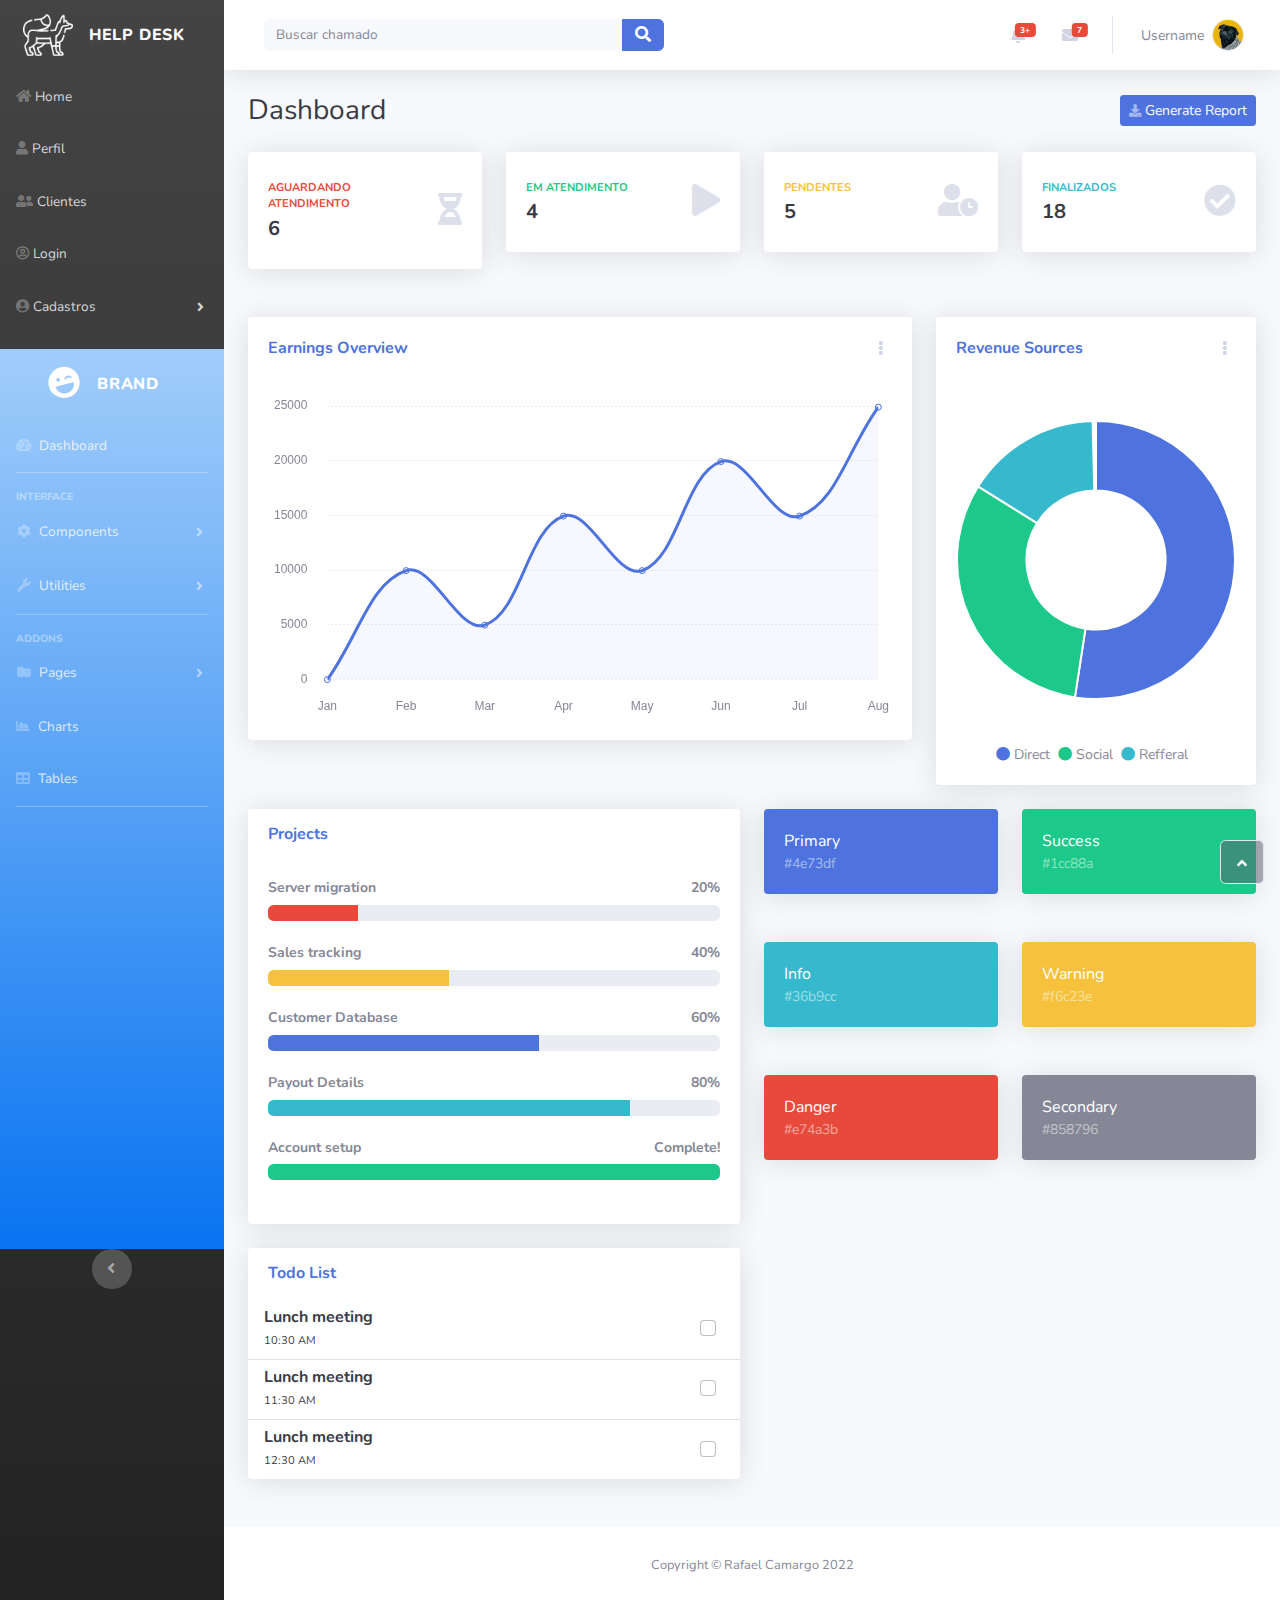
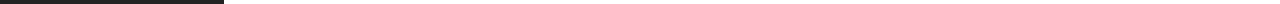
==== src/index-1.html @ db721e15 "upload template inicial" ====
<!DOCTYPE html>
<html lang="pt-br">

<head>
    <meta charset="utf-8">
    <meta name="viewport" content="width=device-width, initial-scale=1.0, shrink-to-fit=no">
    <title>Dashboard - Brand</title>
    <link rel="stylesheet" href="assets/bootstrap/css/bootstrap.min.css">
    <link rel="stylesheet" href="assets/css/Nunito.css">
    <link rel="stylesheet" href="assets/fonts/fontawesome-all.min.css">
    <link rel="stylesheet" href="assets/css/bg-gradient.css">
    <link rel="stylesheet" href="assets/css/Clients-UI.css">
</head>

<body id="page-top">
    <div id="wrapper">
        <nav class="navbar navbar-dark align-items-start sidebar sidebar-dark accordion bg-gradient p-0">
            <div class="container-fluid d-flex flex-column p-0"><a class="navbar-brand d-flex justify-content-center align-items-center sidebar-brand m-0" href="#">
                    <div class="sidebar-brand-icon"><img src="assets/img/logo/foxIcoB.png" style="width: 50px;"></div>
                    <div class="sidebar-brand-text mx-3"><span>help desk</span></div>
                </a>
                <hr class="sidebar-divider my-0">
                <ul class="navbar-nav text-light" id="accordionSidebar">
                    <li class="nav-item"><a class="nav-link" href="index.html"><i class="fas fa-home"></i><span>Home</span></a></li>
                    <li class="nav-item"><a class="nav-link" href="profile.html"><i class="fas fa-user"></i><span>Perfil</span></a></li>
                    <li class="nav-item"><a class="nav-link" href="clientes.html"><i class="fas fa-user-friends"></i><span>Clientes</span></a></li>
                    <li class="nav-item"><a class="nav-link" href="login.html"><i class="far fa-user-circle"></i><span>Login</span></a></li>
                    <li class="nav-item"></li>
                    <li class="nav-item dropdown"><a class="dropdown-toggle nav-link" aria-expanded="false" data-bs-toggle="dropdown" href="#"><i class="fas fa-user-circle"></i><span>Cadastros</span></a>
                        <div class="dropdown-menu"><a class="dropdown-item" href="clientes.html"><i class="fas fa-user-friends"></i><span>&nbsp;Clientes</span></a><a class="dropdown-item" href="#"><i class="fas fa-user-cog"></i><span>&nbsp;Usuários</span></a><a class="dropdown-item" href="#"><i class="far fa-star"></i></a></div>
                    </li>
                </ul>
                <nav class="navbar navbar-dark align-items-start sidebar sidebar-dark accordion bg-gradient-primary p-0">
                    <div class="container-fluid d-flex flex-column p-0"><a class="navbar-brand d-flex justify-content-center align-items-center sidebar-brand m-0" href="#">
                            <div class="sidebar-brand-icon rotate-n-15"><i class="fas fa-laugh-wink"></i></div>
                            <div class="sidebar-brand-text mx-3"><span>BRAND</span></div>
                        </a>
                        <hr class="sidebar-divider my-0">
                        <ul class="navbar-nav text-light" id="accordionSidebar-1">
                            <li class="nav-item"><a class="nav-link" href="index.html"><i class="fas fa-tachometer-alt"></i><span>&nbsp;Dashboard</span></a></li>
                            <hr class="sidebar-divider">
                            <div class="sidebar-heading">
                                <p class="mb-0">INTERFACE</p>
                            </div>
                            <li class="nav-item">
                                <div><a class="btn btn-link nav-link" data-bs-toggle="collapse" aria-expanded="false" aria-controls="collapse-1" href="#collapse-1" role="button"><i class="fas fa-cog"></i>&nbsp;<span>Components</span></a>
                                    <div class="collapse" id="collapse-1">
                                        <div class="bg-white border rounded py-2 collapse-inner">
                                            <h6 class="collapse-header">CUSTOM COMPONENTS:</h6><a class="collapse-item" href="buttons.html">Buttons</a><a class="collapse-item" href="cards.html">Cards</a>
                                        </div>
                                    </div>
                                </div>
                            </li>
                            <li class="nav-item">
                                <div><a class="btn btn-link nav-link" data-bs-toggle="collapse" aria-expanded="false" aria-controls="collapse-2" href="#collapse-2" role="button"><i class="fas fa-wrench"></i>&nbsp;<span>Utilities</span></a>
                                    <div class="collapse" id="collapse-2">
                                        <div class="bg-white border rounded py-2 collapse-inner">
                                            <h6 class="collapse-header">CUSTOM UTILITIES:</h6><a class="collapse-item" href="utilities-color.html">Colors</a><a class="collapse-item" href="utilities-border.html">Borders</a><a class="collapse-item" href="utilities-animation.html">Animations</a><a class="collapse-item" href="utilities-other.html">Other</a>
                                        </div>
                                    </div>
                                </div>
                            </li>
                            <hr class="sidebar-divider">
                            <div class="sidebar-heading">
                                <p class="mb-0">Addons</p>
                            </div>
                            <li class="nav-item">
                                <div><a class="btn btn-link nav-link" data-bs-toggle="collapse" aria-expanded="false" aria-controls="collapse-3" href="#collapse-3" role="button"><i class="fas fa-folder"></i>&nbsp;<span>Pages</span></a>
                                    <div class="collapse" id="collapse-3">
                                        <div class="bg-white border rounded py-2 collapse-inner">
                                            <h6 class="collapse-header">LOGIN SCREENS:</h6><a class="collapse-item" href="login.html">Login</a><a class="collapse-item" href="register.html">Register</a><a class="collapse-item" href="forgot-password.html">Forgot Password</a>
                                            <h6 class="collapse-header">OTHER PAGES:</h6><a class="collapse-item" href="404.html">404 Page</a><a class="collapse-item" href="blank.html">Blank Page</a>
                                        </div>
                                    </div>
                                </div>
                                <div id="collapsePages" class="collapse" aria-labelledby="headingTwo" aria-controls="collapsePages" data-bs-parent="#accordionSidebar">
                                    <div class="bg-white border rounded py-2 collapse-inner">
                                        <h6 class="collapse-header">LOGIN SCREENS:</h6><a class="collapse-item" href="#">Login</a><a class="collapse-item" href="#">Register</a><a class="collapse-item" href="#">Forgot Password</a>
                                        <h6 class="collapse-header">OTHER PAGES:</h6><a class="collapse-item" href="#">404 Page</a><a class="collapse-item" href="#">Blank Page</a>
                                    </div>
                                </div>
                            </li>
                            <li class="nav-item"><a class="nav-link" href="charts.html"><i class="fas fa-chart-area"></i><span>&nbsp;Charts</span></a></li>
                            <li class="nav-item"><a class="nav-link" href="tables.html"><i class="fas fa-table"></i><span>&nbsp;Tables</span></a></li>
                            <hr class="sidebar-divider">
                        </ul>
                        <div class="text-center d-none d-md-inline"><button class="btn rounded-circle border-0" id="sidebarToggle-1" type="button"></button></div>
                    </div>
                </nav>
                <div class="text-center d-none d-md-inline"><button class="btn rounded-circle border-0" id="sidebarToggle" type="button"></button></div>
            </div>
        </nav>
        <div class="d-flex flex-column" id="content-wrapper">
            <div id="content">
                <nav class="navbar navbar-light navbar-expand bg-white shadow mb-4 topbar static-top">
                    <div class="container-fluid"><button class="btn btn-link d-md-none rounded-circle me-3" id="sidebarToggleTop" type="button"><i class="fas fa-bars"></i></button>
                        <form class="d-none d-sm-inline-block me-auto ms-md-3 my-2 my-md-0 mw-100 navbar-search">
                            <div class="input-group"><input class="bg-light form-control border-0 small" type="text" placeholder="Buscar chamado"><button class="btn btn-primary py-0" type="button"><i class="fas fa-search"></i></button></div>
                        </form>
                        <ul class="navbar-nav flex-nowrap ms-auto">
                            <li class="nav-item dropdown d-sm-none no-arrow"><a class="dropdown-toggle nav-link" aria-expanded="false" data-bs-toggle="dropdown" href="#"><i class="fas fa-search"></i></a>
                                <div class="dropdown-menu dropdown-menu-end p-3 animated--grow-in" aria-labelledby="searchDropdown">
                                    <form class="me-auto navbar-search w-100">
                                        <div class="input-group"><input class="bg-light form-control border-0 small" type="text" placeholder="Search for ...">
                                            <div class="input-group-append"><button class="btn btn-primary py-0" type="button"><i class="fas fa-search"></i></button></div>
                                        </div>
                                    </form>
                                </div>
                            </li>
                            <li class="nav-item dropdown no-arrow mx-1">
                                <div class="nav-item dropdown no-arrow"><a class="dropdown-toggle nav-link" aria-expanded="false" data-bs-toggle="dropdown" href="#"><span class="badge bg-danger badge-counter">3+</span><i class="fas fa-bell fa-fw"></i></a>
                                    <div class="dropdown-menu dropdown-menu-end dropdown-list animated--grow-in">
                                        <h6 class="dropdown-header">alerts center</h6><a class="dropdown-item d-flex align-items-center" href="#">
                                            <div class="me-3">
                                                <div class="bg-primary icon-circle"><i class="fas fa-file-alt text-white"></i></div>
                                            </div>
                                            <div><span class="small text-gray-500">December 12, 2019</span>
                                                <p>A new monthly report is ready to download!</p>
                                            </div>
                                        </a><a class="dropdown-item d-flex align-items-center" href="#">
                                            <div class="me-3">
                                                <div class="bg-success icon-circle"><i class="fas fa-donate text-white"></i></div>
                                            </div>
                                            <div><span class="small text-gray-500">December 7, 2019</span>
                                                <p>$290.29 has been deposited into your account!</p>
                                            </div>
                                        </a><a class="dropdown-item d-flex align-items-center" href="#">
                                            <div class="me-3">
                                                <div class="bg-warning icon-circle"><i class="fas fa-exclamation-triangle text-white"></i></div>
                                            </div>
                                            <div><span class="small text-gray-500">December 2, 2019</span>
                                                <p>Spending Alert: We've noticed unusually high spending for your account.</p>
                                            </div>
                                        </a><a class="dropdown-item text-center small text-gray-500" href="#">Show All Alerts</a>
                                    </div>
                                </div>
                            </li>
                            <li class="nav-item dropdown no-arrow mx-1">
                                <div class="nav-item dropdown no-arrow"><a class="dropdown-toggle nav-link" aria-expanded="false" data-bs-toggle="dropdown" href="#"><span class="badge bg-danger badge-counter">7</span><i class="fas fa-envelope fa-fw"></i></a>
                                    <div class="dropdown-menu dropdown-menu-end dropdown-list animated--grow-in">
                                        <h6 class="dropdown-header">alerts center</h6><a class="dropdown-item d-flex align-items-center" href="#">
                                            <div class="dropdown-list-image me-3"><img class="rounded-circle" src="assets/img/avatars/avatar4.jpeg">
                                                <div class="bg-success status-indicator"></div>
                                            </div>
                                            <div class="fw-bold">
                                                <div class="text-truncate"><span>Hi there! I am wondering if you can help me with a problem I've been having.</span></div>
                                                <p class="small text-gray-500 mb-0">Emily Fowler - 58m</p>
                                            </div>
                                        </a><a class="dropdown-item d-flex align-items-center" href="#">
                                            <div class="dropdown-list-image me-3"><img class="rounded-circle" src="assets/img/avatars/avatar2.jpeg">
                                                <div class="status-indicator"></div>
                                            </div>
                                            <div class="fw-bold">
                                                <div class="text-truncate"><span>I have the photos that you ordered last month!</span></div>
                                                <p class="small text-gray-500 mb-0">Jae Chun - 1d</p>
                                            </div>
                                        </a><a class="dropdown-item d-flex align-items-center" href="#">
                                            <div class="dropdown-list-image me-3"><img class="rounded-circle" src="assets/img/avatars/avatar3.jpeg">
                                                <div class="bg-warning status-indicator"></div>
                                            </div>
                                            <div class="fw-bold">
                                                <div class="text-truncate"><span>Last month's report looks great, I am very happy with the progress so far, keep up the good work!</span></div>
                                                <p class="small text-gray-500 mb-0">Morgan Alvarez - 2d</p>
                                            </div>
                                        </a><a class="dropdown-item d-flex align-items-center" href="#">
                                            <div class="dropdown-list-image me-3"><img class="rounded-circle" src="assets/img/avatars/avatar5.jpeg">
                                                <div class="bg-success status-indicator"></div>
                                            </div>
                                            <div class="fw-bold">
                                                <div class="text-truncate"><span>Am I a good boy? The reason I ask is because someone told me that people say this to all dogs, even if they aren't good...</span></div>
                                                <p class="small text-gray-500 mb-0">Chicken the Dog · 2w</p>
                                            </div>
                                        </a><a class="dropdown-item text-center small text-gray-500" href="#">Show All Alerts</a>
                                    </div>
                                </div>
                                <div class="shadow dropdown-list dropdown-menu dropdown-menu-end" aria-labelledby="alertsDropdown"></div>
                            </li>
                            <div class="d-none d-sm-block topbar-divider"></div>
                            <li class="nav-item dropdown no-arrow">
                                <div class="nav-item dropdown no-arrow"><a class="dropdown-toggle nav-link" aria-expanded="false" data-bs-toggle="dropdown" href="#"><span class="d-none d-lg-inline me-2 text-gray-600 small">Username</span><img class="border rounded-circle img-profile" src="assets/img/avatars/avatar5.jpeg"></a>
                                    <div class="dropdown-menu shadow dropdown-menu-end animated--grow-in"><a class="dropdown-item" href="profile.html"><i class="fas fa-user fa-sm fa-fw me-2 text-gray-400"></i>&nbsp;Perfil</a><a class="dropdown-item" href="#"><i class="fas fa-cogs fa-sm fa-fw me-2 text-gray-400"></i>&nbsp;Configurações</a>
                                        <div class="dropdown-divider"></div><a class="dropdown-item" href="#"><i class="fas fa-sign-out-alt fa-sm fa-fw me-2 text-gray-400"></i>&nbsp;Logout</a>
                                    </div>
                                </div>
                            </li>
                        </ul>
                    </div>
                </nav>
                <div class="container-fluid">
                    <div class="d-sm-flex justify-content-between align-items-center mb-4">
                        <h3 class="text-dark mb-0">Dashboard</h3><a class="btn btn-primary btn-sm d-none d-sm-inline-block" role="button" href="#"><i class="fas fa-download fa-sm text-white-50"></i>&nbsp;Generate Report</a>
                    </div>
                    <div class="row">
                        <div class="col-md-6 col-xl-3 mb-4">
                            <div class="card shadow border-start-primary py-2">
                                <div class="card-body">
                                    <div class="row align-items-center no-gutters">
                                        <div class="col me-2">
                                            <div class="text-uppercase text-danger fw-bold text-xs mb-1"><span>Aguardando Atendimento</span></div>
                                            <div class="text-dark fw-bold h5 mb-0"><span>6</span></div>
                                        </div>
                                        <div class="col-auto"><i class="fas fa-hourglass-half fa-2x text-gray-300"></i></div>
                                    </div>
                                </div>
                            </div>
                        </div>
                        <div class="col-md-6 col-xl-3 mb-4">
                            <div class="card shadow border-start-primary py-2">
                                <div class="card-body">
                                    <div class="row align-items-center no-gutters">
                                        <div class="col me-2">
                                            <div class="text-uppercase text-success fw-bold text-xs mb-1"><span>Em atendimento</span></div>
                                            <div class="text-dark fw-bold h5 mb-0"><span>4</span></div>
                                        </div>
                                        <div class="col-auto"><i class="fas fa-play fa-2x text-gray-300"></i></div>
                                    </div>
                                </div>
                            </div>
                        </div>
                        <div class="col-md-6 col-xl-3 mb-4">
                            <div class="card shadow border-start-primary py-2">
                                <div class="card-body">
                                    <div class="row align-items-center no-gutters">
                                        <div class="col me-2">
                                            <div class="text-uppercase text-warning fw-bold text-xs mb-1"><span>Pendentes</span></div>
                                            <div class="row g-0 align-items-center">
                                                <div class="col-auto">
                                                    <div class="text-dark fw-bold h5 mb-0"><span>5</span></div>
                                                </div>
                                            </div>
                                        </div>
                                        <div class="col-auto"><i class="fas fa-user-clock fa-2x text-gray-300"></i></div>
                                    </div>
                                </div>
                            </div>
                        </div>
                        <div class="col-md-6 col-xl-3 mb-4">
                            <div class="card shadow border-start-primary py-2">
                                <div class="card-body">
                                    <div class="row align-items-center no-gutters">
                                        <div class="col me-2">
                                            <div class="text-uppercase text-warning fw-bold text-xs mb-1"><span class="text-info">finalizados</span></div>
                                            <div class="text-dark fw-bold h5 mb-0"><span>18</span></div>
                                        </div>
                                        <div class="col-auto"><i class="fas fa-check-circle fa-2x text-gray-300"></i></div>
                                    </div>
                                </div>
                            </div>
                        </div>
                    </div>
                    <div class="row">
                        <div class="col-lg-7 col-xl-8">
                            <div class="card shadow mb-4">
                                <div class="card-header d-flex justify-content-between align-items-center">
                                    <h6 class="text-primary fw-bold m-0">Earnings Overview</h6>
                                    <div class="dropdown no-arrow"><button class="btn btn-link btn-sm dropdown-toggle" aria-expanded="false" data-bs-toggle="dropdown" type="button"><i class="fas fa-ellipsis-v text-gray-400"></i></button>
                                        <div class="dropdown-menu shadow dropdown-menu-end animated--fade-in">
                                            <p class="text-center dropdown-header">dropdown header:</p><a class="dropdown-item" href="#">&nbsp;Action</a><a class="dropdown-item" href="#">&nbsp;Another action</a>
                                            <div class="dropdown-divider"></div><a class="dropdown-item" href="#">&nbsp;Something else here</a>
                                        </div>
                                    </div>
                                </div>
                                <div class="card-body">
                                    <div class="chart-area"><canvas data-bss-chart="{&quot;type&quot;:&quot;line&quot;,&quot;data&quot;:{&quot;labels&quot;:[&quot;Jan&quot;,&quot;Feb&quot;,&quot;Mar&quot;,&quot;Apr&quot;,&quot;May&quot;,&quot;Jun&quot;,&quot;Jul&quot;,&quot;Aug&quot;],&quot;datasets&quot;:[{&quot;label&quot;:&quot;Earnings&quot;,&quot;fill&quot;:true,&quot;data&quot;:[&quot;0&quot;,&quot;10000&quot;,&quot;5000&quot;,&quot;15000&quot;,&quot;10000&quot;,&quot;20000&quot;,&quot;15000&quot;,&quot;25000&quot;],&quot;backgroundColor&quot;:&quot;rgba(78, 115, 223, 0.05)&quot;,&quot;borderColor&quot;:&quot;rgba(78, 115, 223, 1)&quot;}]},&quot;options&quot;:{&quot;maintainAspectRatio&quot;:false,&quot;legend&quot;:{&quot;display&quot;:false,&quot;labels&quot;:{&quot;fontStyle&quot;:&quot;normal&quot;}},&quot;title&quot;:{&quot;fontStyle&quot;:&quot;normal&quot;},&quot;scales&quot;:{&quot;xAxes&quot;:[{&quot;gridLines&quot;:{&quot;color&quot;:&quot;rgb(234, 236, 244)&quot;,&quot;zeroLineColor&quot;:&quot;rgb(234, 236, 244)&quot;,&quot;drawBorder&quot;:false,&quot;drawTicks&quot;:false,&quot;borderDash&quot;:[&quot;2&quot;],&quot;zeroLineBorderDash&quot;:[&quot;2&quot;],&quot;drawOnChartArea&quot;:false},&quot;ticks&quot;:{&quot;fontColor&quot;:&quot;#858796&quot;,&quot;fontStyle&quot;:&quot;normal&quot;,&quot;padding&quot;:20}}],&quot;yAxes&quot;:[{&quot;gridLines&quot;:{&quot;color&quot;:&quot;rgb(234, 236, 244)&quot;,&quot;zeroLineColor&quot;:&quot;rgb(234, 236, 244)&quot;,&quot;drawBorder&quot;:false,&quot;drawTicks&quot;:false,&quot;borderDash&quot;:[&quot;2&quot;],&quot;zeroLineBorderDash&quot;:[&quot;2&quot;]},&quot;ticks&quot;:{&quot;fontColor&quot;:&quot;#858796&quot;,&quot;fontStyle&quot;:&quot;normal&quot;,&quot;padding&quot;:20}}]}}}"></canvas></div>
                                </div>
                            </div>
                        </div>
                        <div class="col-lg-5 col-xl-4">
                            <div class="card shadow mb-4">
                                <div class="card-header d-flex justify-content-between align-items-center">
                                    <h6 class="text-primary fw-bold m-0">Revenue Sources</h6>
                                    <div class="dropdown no-arrow"><button class="btn btn-link btn-sm dropdown-toggle" aria-expanded="false" data-bs-toggle="dropdown" type="button"><i class="fas fa-ellipsis-v text-gray-400"></i></button>
                                        <div class="dropdown-menu shadow dropdown-menu-end animated--fade-in">
                                            <p class="text-center dropdown-header">dropdown header:</p><a class="dropdown-item" href="#">&nbsp;Action</a><a class="dropdown-item" href="#">&nbsp;Another action</a>
                                            <div class="dropdown-divider"></div><a class="dropdown-item" href="#">&nbsp;Something else here</a>
                                        </div>
                                    </div>
                                </div>
                                <div class="card-body">
                                    <div class="chart-area"><canvas data-bss-chart="{&quot;type&quot;:&quot;doughnut&quot;,&quot;data&quot;:{&quot;labels&quot;:[&quot;Direct&quot;,&quot;Social&quot;,&quot;Referral&quot;],&quot;datasets&quot;:[{&quot;label&quot;:&quot;&quot;,&quot;backgroundColor&quot;:[&quot;#4e73df&quot;,&quot;#1cc88a&quot;,&quot;#36b9cc&quot;],&quot;borderColor&quot;:[&quot;#ffffff&quot;,&quot;#ffffff&quot;,&quot;#ffffff&quot;],&quot;data&quot;:[&quot;50&quot;,&quot;30&quot;,&quot;15&quot;]}]},&quot;options&quot;:{&quot;maintainAspectRatio&quot;:false,&quot;legend&quot;:{&quot;display&quot;:false,&quot;labels&quot;:{&quot;fontStyle&quot;:&quot;normal&quot;}},&quot;title&quot;:{&quot;fontStyle&quot;:&quot;normal&quot;}}}"></canvas></div>
                                    <div class="text-center small mt-4"><span class="me-2"><i class="fas fa-circle text-primary"></i>&nbsp;Direct</span><span class="me-2"><i class="fas fa-circle text-success"></i>&nbsp;Social</span><span class="me-2"><i class="fas fa-circle text-info"></i>&nbsp;Refferal</span></div>
                                </div>
                            </div>
                        </div>
                    </div>
                    <div class="row">
                        <div class="col-lg-6 mb-4">
                            <div class="card shadow mb-4">
                                <div class="card-header py-3">
                                    <h6 class="text-primary fw-bold m-0">Projects</h6>
                                </div>
                                <div class="card-body">
                                    <h4 class="small fw-bold">Server migration<span class="float-end">20%</span></h4>
                                    <div class="progress mb-4">
                                        <div class="progress-bar bg-danger" aria-valuenow="20" aria-valuemin="0" aria-valuemax="100" style="width: 20%;"><span class="visually-hidden">20%</span></div>
                                    </div>
                                    <h4 class="small fw-bold">Sales tracking<span class="float-end">40%</span></h4>
                                    <div class="progress mb-4">
                                        <div class="progress-bar bg-warning" aria-valuenow="40" aria-valuemin="0" aria-valuemax="100" style="width: 40%;"><span class="visually-hidden">40%</span></div>
                                    </div>
                                    <h4 class="small fw-bold">Customer Database<span class="float-end">60%</span></h4>
                                    <div class="progress mb-4">
                                        <div class="progress-bar bg-primary" aria-valuenow="60" aria-valuemin="0" aria-valuemax="100" style="width: 60%;"><span class="visually-hidden">60%</span></div>
                                    </div>
                                    <h4 class="small fw-bold">Payout Details<span class="float-end">80%</span></h4>
                                    <div class="progress mb-4">
                                        <div class="progress-bar bg-info" aria-valuenow="80" aria-valuemin="0" aria-valuemax="100" style="width: 80%;"><span class="visually-hidden">80%</span></div>
                                    </div>
                                    <h4 class="small fw-bold">Account setup<span class="float-end">Complete!</span></h4>
                                    <div class="progress mb-4">
                                        <div class="progress-bar bg-success" aria-valuenow="100" aria-valuemin="0" aria-valuemax="100" style="width: 100%;"><span class="visually-hidden">100%</span></div>
                                    </div>
                                </div>
                            </div>
                            <div class="card shadow mb-4">
                                <div class="card-header py-3">
                                    <h6 class="text-primary fw-bold m-0">Todo List</h6>
                                </div>
                                <ul class="list-group list-group-flush">
                                    <li class="list-group-item">
                                        <div class="row align-items-center no-gutters">
                                            <div class="col me-2">
                                                <h6 class="mb-0"><strong>Lunch meeting</strong></h6><span class="text-xs">10:30 AM</span>
                                            </div>
                                            <div class="col-auto">
                                                <div class="form-check"><input class="form-check-input" type="checkbox" id="formCheck-1"><label class="form-check-label" for="formCheck-1"></label></div>
                                            </div>
                                        </div>
                                    </li>
                                    <li class="list-group-item">
                                        <div class="row align-items-center no-gutters">
                                            <div class="col me-2">
                                                <h6 class="mb-0"><strong>Lunch meeting</strong></h6><span class="text-xs">11:30 AM</span>
                                            </div>
                                            <div class="col-auto">
                                                <div class="form-check"><input class="form-check-input" type="checkbox" id="formCheck-2"><label class="form-check-label" for="formCheck-2"></label></div>
                                            </div>
                                        </div>
                                    </li>
                                    <li class="list-group-item">
                                        <div class="row align-items-center no-gutters">
                                            <div class="col me-2">
                                                <h6 class="mb-0"><strong>Lunch meeting</strong></h6><span class="text-xs">12:30 AM</span>
                                            </div>
                                            <div class="col-auto">
                                                <div class="form-check"><input class="form-check-input" type="checkbox" id="formCheck-3"><label class="form-check-label" for="formCheck-3"></label></div>
                                            </div>
                                        </div>
                                    </li>
                                </ul>
                            </div>
                        </div>
                        <div class="col">
                            <div class="row">
                                <div class="col-lg-6 mb-4">
                                    <div class="card textwhite bg-primary text-white shadow">
                                        <div class="card-body">
                                            <p class="m-0">Primary</p>
                                            <p class="text-white-50 small m-0">#4e73df</p>
                                        </div>
                                    </div>
                                </div>
                                <div class="col-lg-6 mb-4">
                                    <div class="card textwhite bg-success text-white shadow">
                                        <div class="card-body">
                                            <p class="m-0">Success</p>
                                            <p class="text-white-50 small m-0">#1cc88a</p>
                                        </div>
                                    </div>
                                </div>
                                <div class="col-lg-6 mb-4">
                                    <div class="card textwhite bg-info text-white shadow">
                                        <div class="card-body">
                                            <p class="m-0">Info</p>
                                            <p class="text-white-50 small m-0">#36b9cc</p>
                                        </div>
                                    </div>
                                </div>
                                <div class="col-lg-6 mb-4">
                                    <div class="card textwhite bg-warning text-white shadow">
                                        <div class="card-body">
                                            <p class="m-0">Warning</p>
                                            <p class="text-white-50 small m-0">#f6c23e</p>
                                        </div>
                                    </div>
                                </div>
                                <div class="col-lg-6 mb-4">
                                    <div class="card textwhite bg-danger text-white shadow">
                                        <div class="card-body">
                                            <p class="m-0">Danger</p>
                                            <p class="text-white-50 small m-0">#e74a3b</p>
                                        </div>
                                    </div>
                                </div>
                                <div class="col-lg-6 mb-4">
                                    <div class="card textwhite bg-secondary text-white shadow">
                                        <div class="card-body">
                                            <p class="m-0">Secondary</p>
                                            <p class="text-white-50 small m-0">#858796</p>
                                        </div>
                                    </div>
                                </div>
                            </div>
                        </div>
                    </div>
                </div>
            </div>
            <footer class="bg-white sticky-footer">
                <div class="container my-auto">
                    <div class="text-center my-auto copyright"><span>Copyright © Rafael Camargo 2022</span></div>
                </div>
            </footer>
        </div><a class="border rounded d-inline scroll-to-top" href="#page-top"><i class="fas fa-angle-up"></i></a>
    </div>
    <script src="assets/bootstrap/js/bootstrap.min.js"></script>
    <script src="assets/js/chart.min.js"></script>
    <script src="assets/js/bs-init.js"></script>
    <script src="assets/js/theme.js"></script>
</body>

</html>
---- src/assets/css/Nunito.css ----
@font-face {
	font-family: 'Nunito';
	src: url(../../assets/fonts//s/nunito/v24/XRXX3I6Li01BKofIMNaORs71cA.woff2) format('woff2');
	font-weight: 200;
	font-style: italic;
	font-display: swap;
	unicode-range: U+0460-052F, U+1C80-1C88, U+20B4, U+2DE0-2DFF, U+A640-A69F, U+FE2E-FE2F;
}

@font-face {
	font-family: 'Nunito';
	src: url(../../assets/fonts//s/nunito/v24/XRXX3I6Li01BKofIMNaHRs71cA.woff2) format('woff2');
	font-weight: 200;
	font-style: italic;
	font-display: swap;
	unicode-range: U+0301, U+0400-045F, U+0490-0491, U+04B0-04B1, U+2116;
}

@font-face {
	font-family: 'Nunito';
	src: url(../../assets/fonts//s/nunito/v24/XRXX3I6Li01BKofIMNaMRs71cA.woff2) format('woff2');
	font-weight: 200;
	font-style: italic;
	font-display: swap;
	unicode-range: U+0102-0103, U+0110-0111, U+0128-0129, U+0168-0169, U+01A0-01A1, U+01AF-01B0, U+1EA0-1EF9, U+20AB;
}

@font-face {
	font-family: 'Nunito';
	src: url(../../assets/fonts//s/nunito/v24/XRXX3I6Li01BKofIMNaNRs71cA.woff2) format('woff2');
	font-weight: 200;
	font-style: italic;
	font-display: swap;
	unicode-range: U+0100-024F, U+0259, U+1E00-1EFF, U+2020, U+20A0-20AB, U+20AD-20CF, U+2113, U+2C60-2C7F, U+A720-A7FF;
}

@font-face {
	font-family: 'Nunito';
	src: url(../../assets/fonts//s/nunito/v24/XRXX3I6Li01BKofIMNaDRs4.woff2) format('woff2');
	font-weight: 200;
	font-style: italic;
	font-display: swap;
	unicode-range: U+0000-00FF, U+0131, U+0152-0153, U+02BB-02BC, U+02C6, U+02DA, U+02DC, U+2000-206F, U+2074, U+20AC, U+2122, U+2191, U+2193, U+2212, U+2215, U+FEFF, U+FFFD;
}

@font-face {
	font-family: 'Nunito';
	src: url(../../assets/fonts//s/nunito/v24/XRXX3I6Li01BKofIMNaORs71cA.woff2) format('woff2');
	font-weight: 300;
	font-style: italic;
	font-display: swap;
	unicode-range: U+0460-052F, U+1C80-1C88, U+20B4, U+2DE0-2DFF, U+A640-A69F, U+FE2E-FE2F;
}

@font-face {
	font-family: 'Nunito';
	src: url(../../assets/fonts//s/nunito/v24/XRXX3I6Li01BKofIMNaHRs71cA.woff2) format('woff2');
	font-weight: 300;
	font-style: italic;
	font-display: swap;
	unicode-range: U+0301, U+0400-045F, U+0490-0491, U+04B0-04B1, U+2116;
}

@font-face {
	font-family: 'Nunito';
	src: url(../../assets/fonts//s/nunito/v24/XRXX3I6Li01BKofIMNaMRs71cA.woff2) format('woff2');
	font-weight: 300;
	font-style: italic;
	font-display: swap;
	unicode-range: U+0102-0103, U+0110-0111, U+0128-0129, U+0168-0169, U+01A0-01A1, U+01AF-01B0, U+1EA0-1EF9, U+20AB;
}

@font-face {
	font-family: 'Nunito';
	src: url(../../assets/fonts//s/nunito/v24/XRXX3I6Li01BKofIMNaNRs71cA.woff2) format('woff2');
	font-weight: 300;
	font-style: italic;
	font-display: swap;
	unicode-range: U+0100-024F, U+0259, U+1E00-1EFF, U+2020, U+20A0-20AB, U+20AD-20CF, U+2113, U+2C60-2C7F, U+A720-A7FF;
}

@font-face {
	font-family: 'Nunito';
	src: url(../../assets/fonts//s/nunito/v24/XRXX3I6Li01BKofIMNaDRs4.woff2) format('woff2');
	font-weight: 300;
	font-style: italic;
	font-display: swap;
	unicode-range: U+0000-00FF, U+0131, U+0152-0153, U+02BB-02BC, U+02C6, U+02DA, U+02DC, U+2000-206F, U+2074, U+20AC, U+2122, U+2191, U+2193, U+2212, U+2215, U+FEFF, U+FFFD;
}

@font-face {
	font-family: 'Nunito';
	src: url(../../assets/fonts//s/nunito/v24/XRXX3I6Li01BKofIMNaORs71cA.woff2) format('woff2');
	font-weight: 400;
	font-style: italic;
	font-display: swap;
	unicode-range: U+0460-052F, U+1C80-1C88, U+20B4, U+2DE0-2DFF, U+A640-A69F, U+FE2E-FE2F;
}

@font-face {
	font-family: 'Nunito';
	src: url(../../assets/fonts//s/nunito/v24/XRXX3I6Li01BKofIMNaHRs71cA.woff2) format('woff2');
	font-weight: 400;
	font-style: italic;
	font-display: swap;
	unicode-range: U+0301, U+0400-045F, U+0490-0491, U+04B0-04B1, U+2116;
}

@font-face {
	font-family: 'Nunito';
	src: url(../../assets/fonts//s/nunito/v24/XRXX3I6Li01BKofIMNaMRs71cA.woff2) format('woff2');
	font-weight: 400;
	font-style: italic;
	font-display: swap;
	unicode-range: U+0102-0103, U+0110-0111, U+0128-0129, U+0168-0169, U+01A0-01A1, U+01AF-01B0, U+1EA0-1EF9, U+20AB;
}

@font-face {
	font-family: 'Nunito';
	src: url(../../assets/fonts//s/nunito/v24/XRXX3I6Li01BKofIMNaNRs71cA.woff2) format('woff2');
	font-weight: 400;
	font-style: italic;
	font-display: swap;
	unicode-range: U+0100-024F, U+0259, U+1E00-1EFF, U+2020, U+20A0-20AB, U+20AD-20CF, U+2113, U+2C60-2C7F, U+A720-A7FF;
}

@font-face {
	font-family: 'Nunito';
	src: url(../../assets/fonts//s/nunito/v24/XRXX3I6Li01BKofIMNaDRs4.woff2) format('woff2');
	font-weight: 400;
	font-style: italic;
	font-display: swap;
	unicode-range: U+0000-00FF, U+0131, U+0152-0153, U+02BB-02BC, U+02C6, U+02DA, U+02DC, U+2000-206F, U+2074, U+20AC, U+2122, U+2191, U+2193, U+2212, U+2215, U+FEFF, U+FFFD;
}

@font-face {
	font-family: 'Nunito';
	src: url(../../assets/fonts//s/nunito/v24/XRXX3I6Li01BKofIMNaORs71cA.woff2) format('woff2');
	font-weight: 600;
	font-style: italic;
	font-display: swap;
	unicode-range: U+0460-052F, U+1C80-1C88, U+20B4, U+2DE0-2DFF, U+A640-A69F, U+FE2E-FE2F;
}

@font-face {
	font-family: 'Nunito';
	src: url(../../assets/fonts//s/nunito/v24/XRXX3I6Li01BKofIMNaHRs71cA.woff2) format('woff2');
	font-weight: 600;
	font-style: italic;
	font-display: swap;
	unicode-range: U+0301, U+0400-045F, U+0490-0491, U+04B0-04B1, U+2116;
}

@font-face {
	font-family: 'Nunito';
	src: url(../../assets/fonts//s/nunito/v24/XRXX3I6Li01BKofIMNaMRs71cA.woff2) format('woff2');
	font-weight: 600;
	font-style: italic;
	font-display: swap;
	unicode-range: U+0102-0103, U+0110-0111, U+0128-0129, U+0168-0169, U+01A0-01A1, U+01AF-01B0, U+1EA0-1EF9, U+20AB;
}

@font-face {
	font-family: 'Nunito';
	src: url(../../assets/fonts//s/nunito/v24/XRXX3I6Li01BKofIMNaNRs71cA.woff2) format('woff2');
	font-weight: 600;
	font-style: italic;
	font-display: swap;
	unicode-range: U+0100-024F, U+0259, U+1E00-1EFF, U+2020, U+20A0-20AB, U+20AD-20CF, U+2113, U+2C60-2C7F, U+A720-A7FF;
}

@font-face {
	font-family: 'Nunito';
	src: url(../../assets/fonts//s/nunito/v24/XRXX3I6Li01BKofIMNaDRs4.woff2) format('woff2');
	font-weight: 600;
	font-style: italic;
	font-display: swap;
	unicode-range: U+0000-00FF, U+0131, U+0152-0153, U+02BB-02BC, U+02C6, U+02DA, U+02DC, U+2000-206F, U+2074, U+20AC, U+2122, U+2191, U+2193, U+2212, U+2215, U+FEFF, U+FFFD;
}

@font-face {
	font-family: 'Nunito';
	src: url(../../assets/fonts//s/nunito/v24/XRXX3I6Li01BKofIMNaORs71cA.woff2) format('woff2');
	font-weight: 700;
	font-style: italic;
	font-display: swap;
	unicode-range: U+0460-052F, U+1C80-1C88, U+20B4, U+2DE0-2DFF, U+A640-A69F, U+FE2E-FE2F;
}

@font-face {
	font-family: 'Nunito';
	src: url(../../assets/fonts//s/nunito/v24/XRXX3I6Li01BKofIMNaHRs71cA.woff2) format('woff2');
	font-weight: 700;
	font-style: italic;
	font-display: swap;
	unicode-range: U+0301, U+0400-045F, U+0490-0491, U+04B0-04B1, U+2116;
}

@font-face {
	font-family: 'Nunito';
	src: url(../../assets/fonts//s/nunito/v24/XRXX3I6Li01BKofIMNaMRs71cA.woff2) format('woff2');
	font-weight: 700;
	font-style: italic;
	font-display: swap;
	unicode-range: U+0102-0103, U+0110-0111, U+0128-0129, U+0168-0169, U+01A0-01A1, U+01AF-01B0, U+1EA0-1EF9, U+20AB;
}

@font-face {
	font-family: 'Nunito';
	src: url(../../assets/fonts//s/nunito/v24/XRXX3I6Li01BKofIMNaNRs71cA.woff2) format('woff2');
	font-weight: 700;
	font-style: italic;
	font-display: swap;
	unicode-range: U+0100-024F, U+0259, U+1E00-1EFF, U+2020, U+20A0-20AB, U+20AD-20CF, U+2113, U+2C60-2C7F, U+A720-A7FF;
}

@font-face {
	font-family: 'Nunito';
	src: url(../../assets/fonts//s/nunito/v24/XRXX3I6Li01BKofIMNaDRs4.woff2) format('woff2');
	font-weight: 700;
	font-style: italic;
	font-display: swap;
	unicode-range: U+0000-00FF, U+0131, U+0152-0153, U+02BB-02BC, U+02C6, U+02DA, U+02DC, U+2000-206F, U+2074, U+20AC, U+2122, U+2191, U+2193, U+2212, U+2215, U+FEFF, U+FFFD;
}

@font-face {
	font-family: 'Nunito';
	src: url(../../assets/fonts//s/nunito/v24/XRXX3I6Li01BKofIMNaORs71cA.woff2) format('woff2');
	font-weight: 800;
	font-style: italic;
	font-display: swap;
	unicode-range: U+0460-052F, U+1C80-1C88, U+20B4, U+2DE0-2DFF, U+A640-A69F, U+FE2E-FE2F;
}

@font-face {
	font-family: 'Nunito';
	src: url(../../assets/fonts//s/nunito/v24/XRXX3I6Li01BKofIMNaHRs71cA.woff2) format('woff2');
	font-weight: 800;
	font-style: italic;
	font-display: swap;
	unicode-range: U+0301, U+0400-045F, U+0490-0491, U+04B0-04B1, U+2116;
}

@font-face {
	font-family: 'Nunito';
	src: url(../../assets/fonts//s/nunito/v24/XRXX3I6Li01BKofIMNaMRs71cA.woff2) format('woff2');
	font-weight: 800;
	font-style: italic;
	font-display: swap;
	unicode-range: U+0102-0103, U+0110-0111, U+0128-0129, U+0168-0169, U+01A0-01A1, U+01AF-01B0, U+1EA0-1EF9, U+20AB;
}

@font-face {
	font-family: 'Nunito';
	src: url(../../assets/fonts//s/nunito/v24/XRXX3I6Li01BKofIMNaNRs71cA.woff2) format('woff2');
	font-weight: 800;
	font-style: italic;
	font-display: swap;
	unicode-range: U+0100-024F, U+0259, U+1E00-1EFF, U+2020, U+20A0-20AB, U+20AD-20CF, U+2113, U+2C60-2C7F, U+A720-A7FF;
}

@font-face {
	font-family: 'Nunito';
	src: url(../../assets/fonts//s/nunito/v24/XRXX3I6Li01BKofIMNaDRs4.woff2) format('woff2');
	font-weight: 800;
	font-style: italic;
	font-display: swap;
	unicode-range: U+0000-00FF, U+0131, U+0152-0153, U+02BB-02BC, U+02C6, U+02DA, U+02DC, U+2000-206F, U+2074, U+20AC, U+2122, U+2191, U+2193, U+2212, U+2215, U+FEFF, U+FFFD;
}

@font-face {
	font-family: 'Nunito';
	src: url(../../assets/fonts//s/nunito/v24/XRXX3I6Li01BKofIMNaORs71cA.woff2) format('woff2');
	font-weight: 900;
	font-style: italic;
	font-display: swap;
	unicode-range: U+0460-052F, U+1C80-1C88, U+20B4, U+2DE0-2DFF, U+A640-A69F, U+FE2E-FE2F;
}

@font-face {
	font-family: 'Nunito';
	src: url(../../assets/fonts//s/nunito/v24/XRXX3I6Li01BKofIMNaHRs71cA.woff2) format('woff2');
	font-weight: 900;
	font-style: italic;
	font-display: swap;
	unicode-range: U+0301, U+0400-045F, U+0490-0491, U+04B0-04B1, U+2116;
}

@font-face {
	font-family: 'Nunito';
	src: url(../../assets/fonts//s/nunito/v24/XRXX3I6Li01BKofIMNaMRs71cA.woff2) format('woff2');
	font-weight: 900;
	font-style: italic;
	font-display: swap;
	unicode-range: U+0102-0103, U+0110-0111, U+0128-0129, U+0168-0169, U+01A0-01A1, U+01AF-01B0, U+1EA0-1EF9, U+20AB;
}

@font-face {
	font-family: 'Nunito';
	src: url(../../assets/fonts//s/nunito/v24/XRXX3I6Li01BKofIMNaNRs71cA.woff2) format('woff2');
	font-weight: 900;
	font-style: italic;
	font-display: swap;
	unicode-range: U+0100-024F, U+0259, U+1E00-1EFF, U+2020, U+20A0-20AB, U+20AD-20CF, U+2113, U+2C60-2C7F, U+A720-A7FF;
}

@font-face {
	font-family: 'Nunito';
	src: url(../../assets/fonts//s/nunito/v24/XRXX3I6Li01BKofIMNaDRs4.woff2) format('woff2');
	font-weight: 900;
	font-style: italic;
	font-display: swap;
	unicode-range: U+0000-00FF, U+0131, U+0152-0153, U+02BB-02BC, U+02C6, U+02DA, U+02DC, U+2000-206F, U+2074, U+20AC, U+2122, U+2191, U+2193, U+2212, U+2215, U+FEFF, U+FFFD;
}

@font-face {
	font-family: 'Nunito';
	src: url(../../assets/fonts//s/nunito/v24/XRXV3I6Li01BKofIOOaBXso.woff2) format('woff2');
	font-weight: 200;
	font-style: normal;
	font-display: swap;
	unicode-range: U+0460-052F, U+1C80-1C88, U+20B4, U+2DE0-2DFF, U+A640-A69F, U+FE2E-FE2F;
}

@font-face {
	font-family: 'Nunito';
	src: url(../../assets/fonts//s/nunito/v24/XRXV3I6Li01BKofIMeaBXso.woff2) format('woff2');
	font-weight: 200;
	font-style: normal;
	font-display: swap;
	unicode-range: U+0301, U+0400-045F, U+0490-0491, U+04B0-04B1, U+2116;
}

@font-face {
	font-family: 'Nunito';
	src: url(../../assets/fonts//s/nunito/v24/XRXV3I6Li01BKofIOuaBXso.woff2) format('woff2');
	font-weight: 200;
	font-style: normal;
	font-display: swap;
	unicode-range: U+0102-0103, U+0110-0111, U+0128-0129, U+0168-0169, U+01A0-01A1, U+01AF-01B0, U+1EA0-1EF9, U+20AB;
}

@font-face {
	font-family: 'Nunito';
	src: url(../../assets/fonts//s/nunito/v24/XRXV3I6Li01BKofIO-aBXso.woff2) format('woff2');
	font-weight: 200;
	font-style: normal;
	font-display: swap;
	unicode-range: U+0100-024F, U+0259, U+1E00-1EFF, U+2020, U+20A0-20AB, U+20AD-20CF, U+2113, U+2C60-2C7F, U+A720-A7FF;
}

@font-face {
	font-family: 'Nunito';
	src: url(../../assets/fonts//s/nunito/v24/XRXV3I6Li01BKofINeaB.woff2) format('woff2');
	font-weight: 200;
	font-style: normal;
	font-display: swap;
	unicode-range: U+0000-00FF, U+0131, U+0152-0153, U+02BB-02BC, U+02C6, U+02DA, U+02DC, U+2000-206F, U+2074, U+20AC, U+2122, U+2191, U+2193, U+2212, U+2215, U+FEFF, U+FFFD;
}

@font-face {
	font-family: 'Nunito';
	src: url(../../assets/fonts//s/nunito/v24/XRXV3I6Li01BKofIOOaBXso.woff2) format('woff2');
	font-weight: 300;
	font-style: normal;
	font-display: swap;
	unicode-range: U+0460-052F, U+1C80-1C88, U+20B4, U+2DE0-2DFF, U+A640-A69F, U+FE2E-FE2F;
}

@font-face {
	font-family: 'Nunito';
	src: url(../../assets/fonts//s/nunito/v24/XRXV3I6Li01BKofIMeaBXso.woff2) format('woff2');
	font-weight: 300;
	font-style: normal;
	font-display: swap;
	unicode-range: U+0301, U+0400-045F, U+0490-0491, U+04B0-04B1, U+2116;
}

@font-face {
	font-family: 'Nunito';
	src: url(../../assets/fonts//s/nunito/v24/XRXV3I6Li01BKofIOuaBXso.woff2) format('woff2');
	font-weight: 300;
	font-style: normal;
	font-display: swap;
	unicode-range: U+0102-0103, U+0110-0111, U+0128-0129, U+0168-0169, U+01A0-01A1, U+01AF-01B0, U+1EA0-1EF9, U+20AB;
}

@font-face {
	font-family: 'Nunito';
	src: url(../../assets/fonts//s/nunito/v24/XRXV3I6Li01BKofIO-aBXso.woff2) format('woff2');
	font-weight: 300;
	font-style: normal;
	font-display: swap;
	unicode-range: U+0100-024F, U+0259, U+1E00-1EFF, U+2020, U+20A0-20AB, U+20AD-20CF, U+2113, U+2C60-2C7F, U+A720-A7FF;
}

@font-face {
	font-family: 'Nunito';
	src: url(../../assets/fonts//s/nunito/v24/XRXV3I6Li01BKofINeaB.woff2) format('woff2');
	font-weight: 300;
	font-style: normal;
	font-display: swap;
	unicode-range: U+0000-00FF, U+0131, U+0152-0153, U+02BB-02BC, U+02C6, U+02DA, U+02DC, U+2000-206F, U+2074, U+20AC, U+2122, U+2191, U+2193, U+2212, U+2215, U+FEFF, U+FFFD;
}

@font-face {
	font-family: 'Nunito';
	src: url(../../assets/fonts//s/nunito/v24/XRXV3I6Li01BKofIOOaBXso.woff2) format('woff2');
	font-weight: 400;
	font-style: normal;
	font-display: swap;
	unicode-range: U+0460-052F, U+1C80-1C88, U+20B4, U+2DE0-2DFF, U+A640-A69F, U+FE2E-FE2F;
}

@font-face {
	font-family: 'Nunito';
	src: url(../../assets/fonts//s/nunito/v24/XRXV3I6Li01BKofIMeaBXso.woff2) format('woff2');
	font-weight: 400;
	font-style: normal;
	font-display: swap;
	unicode-range: U+0301, U+0400-045F, U+0490-0491, U+04B0-04B1, U+2116;
}

@font-face {
	font-family: 'Nunito';
	src: url(../../assets/fonts//s/nunito/v24/XRXV3I6Li01BKofIOuaBXso.woff2) format('woff2');
	font-weight: 400;
	font-style: normal;
	font-display: swap;
	unicode-range: U+0102-0103, U+0110-0111, U+0128-0129, U+0168-0169, U+01A0-01A1, U+01AF-01B0, U+1EA0-1EF9, U+20AB;
}

@font-face {
	font-family: 'Nunito';
	src: url(../../assets/fonts//s/nunito/v24/XRXV3I6Li01BKofIO-aBXso.woff2) format('woff2');
	font-weight: 400;
	font-style: normal;
	font-display: swap;
	unicode-range: U+0100-024F, U+0259, U+1E00-1EFF, U+2020, U+20A0-20AB, U+20AD-20CF, U+2113, U+2C60-2C7F, U+A720-A7FF;
}

@font-face {
	font-family: 'Nunito';
	src: url(../../assets/fonts//s/nunito/v24/XRXV3I6Li01BKofINeaB.woff2) format('woff2');
	font-weight: 400;
	font-style: normal;
	font-display: swap;
	unicode-range: U+0000-00FF, U+0131, U+0152-0153, U+02BB-02BC, U+02C6, U+02DA, U+02DC, U+2000-206F, U+2074, U+20AC, U+2122, U+2191, U+2193, U+2212, U+2215, U+FEFF, U+FFFD;
}

@font-face {
	font-family: 'Nunito';
	src: url(../../assets/fonts//s/nunito/v24/XRXV3I6Li01BKofIOOaBXso.woff2) format('woff2');
	font-weight: 600;
	font-style: normal;
	font-display: swap;
	unicode-range: U+0460-052F, U+1C80-1C88, U+20B4, U+2DE0-2DFF, U+A640-A69F, U+FE2E-FE2F;
}

@font-face {
	font-family: 'Nunito';
	src: url(../../assets/fonts//s/nunito/v24/XRXV3I6Li01BKofIMeaBXso.woff2) format('woff2');
	font-weight: 600;
	font-style: normal;
	font-display: swap;
	unicode-range: U+0301, U+0400-045F, U+0490-0491, U+04B0-04B1, U+2116;
}

@font-face {
	font-family: 'Nunito';
	src: url(../../assets/fonts//s/nunito/v24/XRXV3I6Li01BKofIOuaBXso.woff2) format('woff2');
	font-weight: 600;
	font-style: normal;
	font-display: swap;
	unicode-range: U+0102-0103, U+0110-0111, U+0128-0129, U+0168-0169, U+01A0-01A1, U+01AF-01B0, U+1EA0-1EF9, U+20AB;
}

@font-face {
	font-family: 'Nunito';
	src: url(../../assets/fonts//s/nunito/v24/XRXV3I6Li01BKofIO-aBXso.woff2) format('woff2');
	font-weight: 600;
	font-style: normal;
	font-display: swap;
	unicode-range: U+0100-024F, U+0259, U+1E00-1EFF, U+2020, U+20A0-20AB, U+20AD-20CF, U+2113, U+2C60-2C7F, U+A720-A7FF;
}

@font-face {
	font-family: 'Nunito';
	src: url(../../assets/fonts//s/nunito/v24/XRXV3I6Li01BKofINeaB.woff2) format('woff2');
	font-weight: 600;
	font-style: normal;
	font-display: swap;
	unicode-range: U+0000-00FF, U+0131, U+0152-0153, U+02BB-02BC, U+02C6, U+02DA, U+02DC, U+2000-206F, U+2074, U+20AC, U+2122, U+2191, U+2193, U+2212, U+2215, U+FEFF, U+FFFD;
}

@font-face {
	font-family: 'Nunito';
	src: url(../../assets/fonts//s/nunito/v24/XRXV3I6Li01BKofIOOaBXso.woff2) format('woff2');
	font-weight: 700;
	font-style: normal;
	font-display: swap;
	unicode-range: U+0460-052F, U+1C80-1C88, U+20B4, U+2DE0-2DFF, U+A640-A69F, U+FE2E-FE2F;
}

@font-face {
	font-family: 'Nunito';
	src: url(../../assets/fonts//s/nunito/v24/XRXV3I6Li01BKofIMeaBXso.woff2) format('woff2');
	font-weight: 700;
	font-style: normal;
	font-display: swap;
	unicode-range: U+0301, U+0400-045F, U+0490-0491, U+04B0-04B1, U+2116;
}

@font-face {
	font-family: 'Nunito';
	src: url(../../assets/fonts//s/nunito/v24/XRXV3I6Li01BKofIOuaBXso.woff2) format('woff2');
	font-weight: 700;
	font-style: normal;
	font-display: swap;
	unicode-range: U+0102-0103, U+0110-0111, U+0128-0129, U+0168-0169, U+01A0-01A1, U+01AF-01B0, U+1EA0-1EF9, U+20AB;
}

@font-face {
	font-family: 'Nunito';
	src: url(../../assets/fonts//s/nunito/v24/XRXV3I6Li01BKofIO-aBXso.woff2) format('woff2');
	font-weight: 700;
	font-style: normal;
	font-display: swap;
	unicode-range: U+0100-024F, U+0259, U+1E00-1EFF, U+2020, U+20A0-20AB, U+20AD-20CF, U+2113, U+2C60-2C7F, U+A720-A7FF;
}

@font-face {
	font-family: 'Nunito';
	src: url(../../assets/fonts//s/nunito/v24/XRXV3I6Li01BKofINeaB.woff2) format('woff2');
	font-weight: 700;
	font-style: normal;
	font-display: swap;
	unicode-range: U+0000-00FF, U+0131, U+0152-0153, U+02BB-02BC, U+02C6, U+02DA, U+02DC, U+2000-206F, U+2074, U+20AC, U+2122, U+2191, U+2193, U+2212, U+2215, U+FEFF, U+FFFD;
}

@font-face {
	font-family: 'Nunito';
	src: url(../../assets/fonts//s/nunito/v24/XRXV3I6Li01BKofIOOaBXso.woff2) format('woff2');
	font-weight: 800;
	font-style: normal;
	font-display: swap;
	unicode-range: U+0460-052F, U+1C80-1C88, U+20B4, U+2DE0-2DFF, U+A640-A69F, U+FE2E-FE2F;
}

@font-face {
	font-family: 'Nunito';
	src: url(../../assets/fonts//s/nunito/v24/XRXV3I6Li01BKofIMeaBXso.woff2) format('woff2');
	font-weight: 800;
	font-style: normal;
	font-display: swap;
	unicode-range: U+0301, U+0400-045F, U+0490-0491, U+04B0-04B1, U+2116;
}

@font-face {
	font-family: 'Nunito';
	src: url(../../assets/fonts//s/nunito/v24/XRXV3I6Li01BKofIOuaBXso.woff2) format('woff2');
	font-weight: 800;
	font-style: normal;
	font-display: swap;
	unicode-range: U+0102-0103, U+0110-0111, U+0128-0129, U+0168-0169, U+01A0-01A1, U+01AF-01B0, U+1EA0-1EF9, U+20AB;
}

@font-face {
	font-family: 'Nunito';
	src: url(../../assets/fonts//s/nunito/v24/XRXV3I6Li01BKofIO-aBXso.woff2) format('woff2');
	font-weight: 800;
	font-style: normal;
	font-display: swap;
	unicode-range: U+0100-024F, U+0259, U+1E00-1EFF, U+2020, U+20A0-20AB, U+20AD-20CF, U+2113, U+2C60-2C7F, U+A720-A7FF;
}

@font-face {
	font-family: 'Nunito';
	src: url(../../assets/fonts//s/nunito/v24/XRXV3I6Li01BKofINeaB.woff2) format('woff2');
	font-weight: 800;
	font-style: normal;
	font-display: swap;
	unicode-range: U+0000-00FF, U+0131, U+0152-0153, U+02BB-02BC, U+02C6, U+02DA, U+02DC, U+2000-206F, U+2074, U+20AC, U+2122, U+2191, U+2193, U+2212, U+2215, U+FEFF, U+FFFD;
}

@font-face {
	font-family: 'Nunito';
	src: url(../../assets/fonts//s/nunito/v24/XRXV3I6Li01BKofIOOaBXso.woff2) format('woff2');
	font-weight: 900;
	font-style: normal;
	font-display: swap;
	unicode-range: U+0460-052F, U+1C80-1C88, U+20B4, U+2DE0-2DFF, U+A640-A69F, U+FE2E-FE2F;
}

@font-face {
	font-family: 'Nunito';
	src: url(../../assets/fonts//s/nunito/v24/XRXV3I6Li01BKofIMeaBXso.woff2) format('woff2');
	font-weight: 900;
	font-style: normal;
	font-display: swap;
	unicode-range: U+0301, U+0400-045F, U+0490-0491, U+04B0-04B1, U+2116;
}

@font-face {
	font-family: 'Nunito';
	src: url(../../assets/fonts//s/nunito/v24/XRXV3I6Li01BKofIOuaBXso.woff2) format('woff2');
	font-weight: 900;
	font-style: normal;
	font-display: swap;
	unicode-range: U+0102-0103, U+0110-0111, U+0128-0129, U+0168-0169, U+01A0-01A1, U+01AF-01B0, U+1EA0-1EF9, U+20AB;
}

@font-face {
	font-family: 'Nunito';
	src: url(../../assets/fonts//s/nunito/v24/XRXV3I6Li01BKofIO-aBXso.woff2) format('woff2');
	font-weight: 900;
	font-style: normal;
	font-display: swap;
	unicode-range: U+0100-024F, U+0259, U+1E00-1EFF, U+2020, U+20A0-20AB, U+20AD-20CF, U+2113, U+2C60-2C7F, U+A720-A7FF;
}

@font-face {
	font-family: 'Nunito';
	src: url(../../assets/fonts//s/nunito/v24/XRXV3I6Li01BKofINeaB.woff2) format('woff2');
	font-weight: 900;
	font-style: normal;
	font-display: swap;
	unicode-range: U+0000-00FF, U+0131, U+0152-0153, U+02BB-02BC, U+02C6, U+02DA, U+02DC, U+2000-206F, U+2074, U+20AC, U+2122, U+2191, U+2193, U+2212, U+2215, U+FEFF, U+FFFD;
}
---- src/assets/css/bg-gradient.css ----
.bg-gradient-primary {
  background-color: #4e73df;
  background-image: linear-gradient(180deg, #9fccfa 1%, #0974f1 100%);
  background-size: cover;
}

.bg-gradient {
  background-color: #232323;
}
---- src/assets/css/Clients-UI.css ----
.timeline {
  list-style-type: none;
  position: relative;
}

.timeline:before {
  background: #dee2e6;
  left: 9px;
  width: 2px;
  height: 100%;
}

.timeline-item:before, .timeline:before {
  content: " ";
  display: inline-block;
  position: absolute;
  z-index: 1;
}

.timeline-item:before {
  background: #fff;
  border-radius: 50%;
  border: 3px solid #3b7ddd;
  left: 0;
  width: 20px;
  height: 20px;
}

.card {
  margin-bottom: 24px;
  box-shadow: 0 0 0.875rem 0 rgba(33,37,41,.05);
}

.card {
  position: relative;
  display: flex;
  flex-direction: column;
  min-width: 0;
  word-wrap: break-word;
  background-color: #fff;
  background-clip: initial;
  border: 0 solid transparent;
  border-radius: .25rem;
}

.card-body {
  flex: 1 1 auto;
  padding: 1.25rem;
}

.card-header:first-child {
  border-radius: .25rem .25rem 0 0;
}

.card-header {
  border-bottom-width: 1px;
}

.pb-0 {
  padding-bottom: 0!important;
}

.card-header {
  padding: 1rem 1.25rem;
  margin-bottom: 0;
  background-color: #fff;
  border-bottom: 0 solid transparent;
}
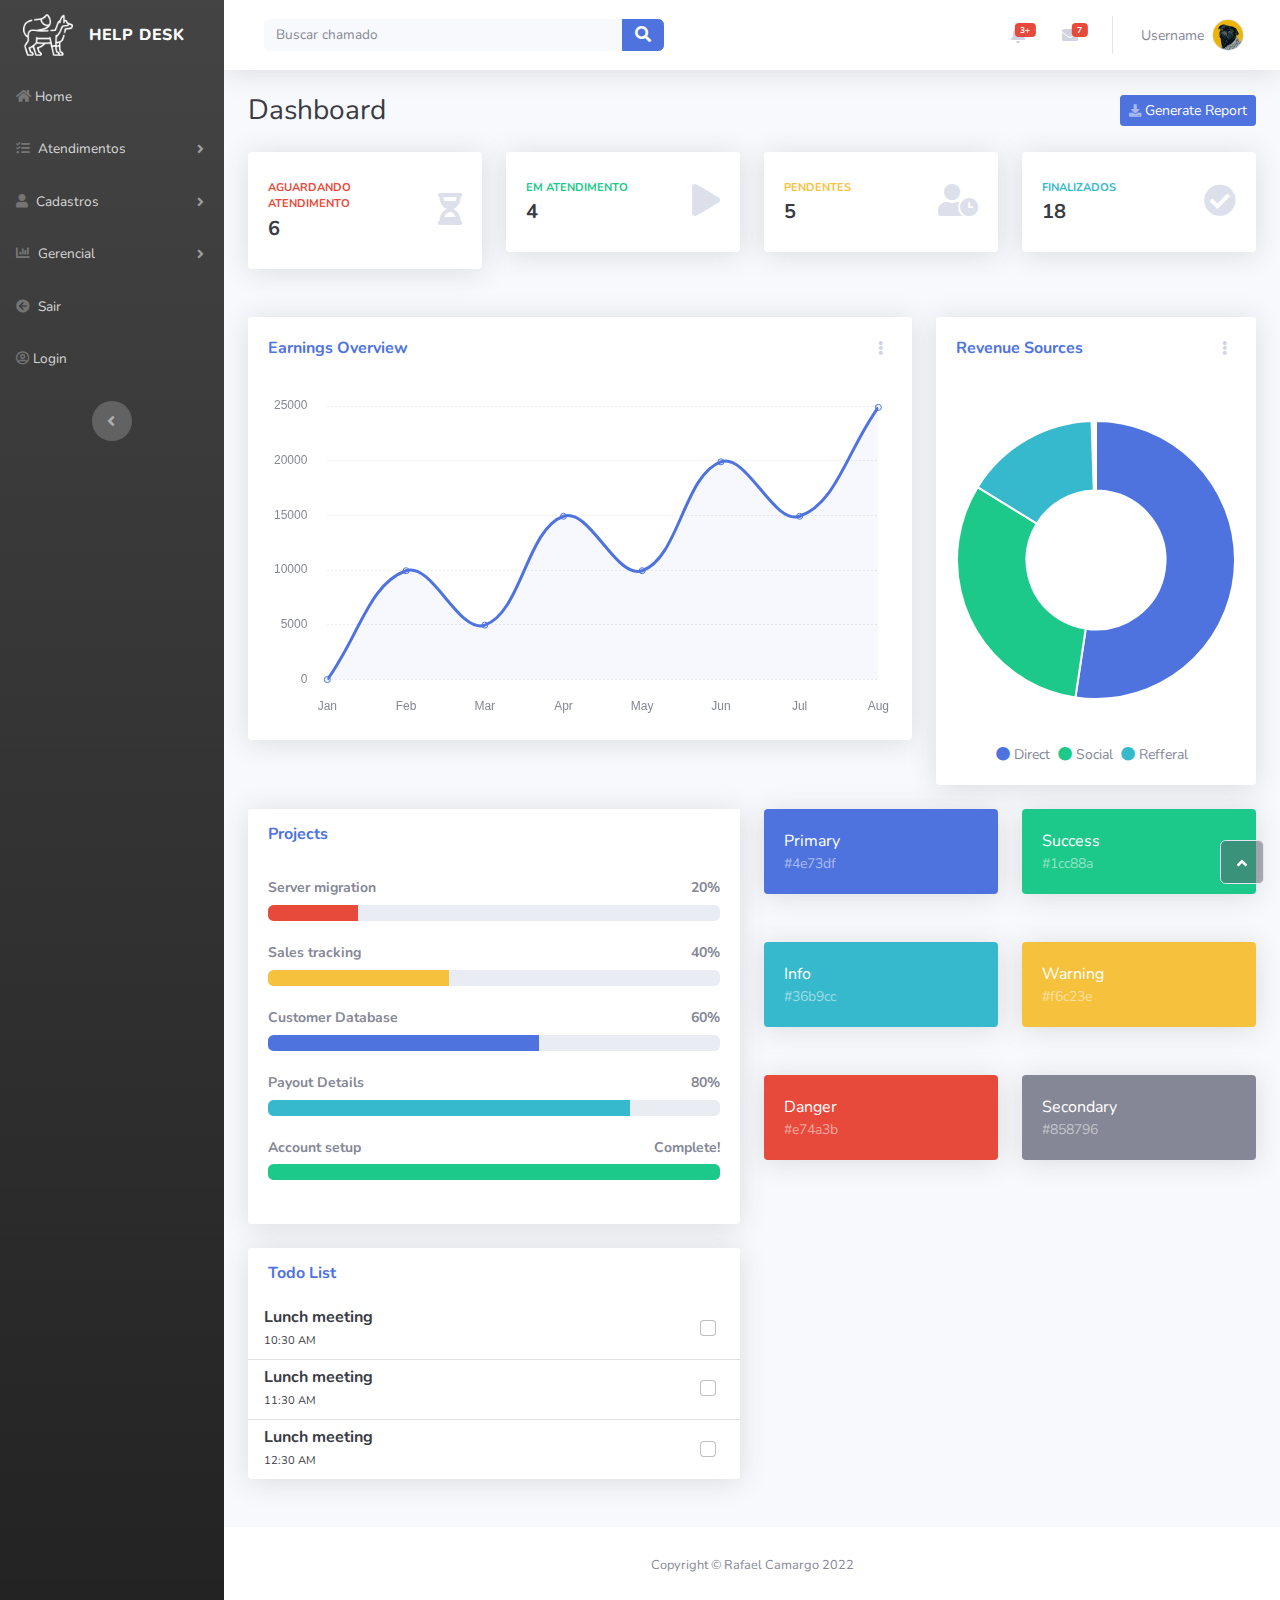
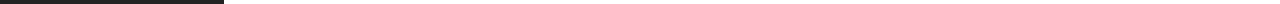
==== commit 21047b38: "update template base" ====
--- a/src/index-1.html
+++ b/src/index-1.html
@@ -6,7 +6,7 @@
     <meta name="viewport" content="width=device-width, initial-scale=1.0, shrink-to-fit=no">
     <title>Dashboard - Brand</title>
     <link rel="stylesheet" href="assets/bootstrap/css/bootstrap.min.css">
-    <link rel="stylesheet" href="assets/css/Nunito.css">
+    <link rel="stylesheet" href="https://fonts.googleapis.com/css?family=Nunito:200,200i,300,300i,400,400i,600,600i,700,700i,800,800i,900,900i&amp;display=swap">
     <link rel="stylesheet" href="assets/fonts/fontawesome-all.min.css">
     <link rel="stylesheet" href="assets/css/bg-gradient.css">
     <link rel="stylesheet" href="assets/css/Clients-UI.css">
@@ -22,71 +22,30 @@
                 <hr class="sidebar-divider my-0">
                 <ul class="navbar-nav text-light" id="accordionSidebar">
                     <li class="nav-item"><a class="nav-link" href="index.html"><i class="fas fa-home"></i><span>Home</span></a></li>
-                    <li class="nav-item"><a class="nav-link" href="profile.html"><i class="fas fa-user"></i><span>Perfil</span></a></li>
-                    <li class="nav-item"><a class="nav-link" href="clientes.html"><i class="fas fa-user-friends"></i><span>Clientes</span></a></li>
+                    <li class="nav-item">
+                        <div><a data-bs-toggle="collapse" aria-expanded="false" aria-controls="collapse-3" href="#collapse-3" role="button" class="nav-link"><i class="fas fa-tasks"></i>&nbsp;<span>Atendimentos</span></a>
+                            <div class="collapse" id="collapse-3">
+                                <div class="bg-white border rounded collapse-inner"><a class="collapse-item" href="#">Novo chamado</a><a class="collapse-item" href="#">Minha fila</a><a class="collapse-item" href="#">Pendentes</a></div>
+                            </div>
+                        </div>
+                    </li>
+                    <li class="nav-item">
+                        <div><a data-bs-toggle="collapse" aria-expanded="false" aria-controls="collapse-1" href="#collapse-1" role="button" class="nav-link"><i class="fas fa-user"></i>&nbsp;<span>Cadastros</span></a>
+                            <div class="collapse" id="collapse-1">
+                                <div class="bg-white border rounded collapse-inner"><a class="collapse-item" href="clients.html">Clientes</a><a class="collapse-item" href="users.html">Usuários</a><a class="collapse-item" href="#">Categorias</a></div>
+                            </div>
+                        </div>
+                    </li>
+                    <li class="nav-item">
+                        <div><a data-bs-toggle="collapse" aria-expanded="false" aria-controls="collapse-2" href="#collapse-2" role="button" class="nav-link"><i class="fas fa-chart-bar"></i>&nbsp;<span>Gerencial</span></a>
+                            <div class="collapse" id="collapse-2">
+                                <div class="bg-white border rounded collapse-inner"><a class="collapse-item" href="#">Dashboard</a><a class="collapse-item" href="#">Relatórios</a></div>
+                            </div>
+                        </div>
+                    </li>
+                    <li class="nav-item"><a class="nav-link" href="#"><i class="fas fa-arrow-circle-left"></i><span>&nbsp;Sair</span></a></li>
                     <li class="nav-item"><a class="nav-link" href="login.html"><i class="far fa-user-circle"></i><span>Login</span></a></li>
-                    <li class="nav-item"></li>
-                    <li class="nav-item dropdown"><a class="dropdown-toggle nav-link" aria-expanded="false" data-bs-toggle="dropdown" href="#"><i class="fas fa-user-circle"></i><span>Cadastros</span></a>
-                        <div class="dropdown-menu"><a class="dropdown-item" href="clientes.html"><i class="fas fa-user-friends"></i><span>&nbsp;Clientes</span></a><a class="dropdown-item" href="#"><i class="fas fa-user-cog"></i><span>&nbsp;Usuários</span></a><a class="dropdown-item" href="#"><i class="far fa-star"></i></a></div>
-                    </li>
                 </ul>
-                <nav class="navbar navbar-dark align-items-start sidebar sidebar-dark accordion bg-gradient-primary p-0">
-                    <div class="container-fluid d-flex flex-column p-0"><a class="navbar-brand d-flex justify-content-center align-items-center sidebar-brand m-0" href="#">
-                            <div class="sidebar-brand-icon rotate-n-15"><i class="fas fa-laugh-wink"></i></div>
-                            <div class="sidebar-brand-text mx-3"><span>BRAND</span></div>
-                        </a>
-                        <hr class="sidebar-divider my-0">
-                        <ul class="navbar-nav text-light" id="accordionSidebar-1">
-                            <li class="nav-item"><a class="nav-link" href="index.html"><i class="fas fa-tachometer-alt"></i><span>&nbsp;Dashboard</span></a></li>
-                            <hr class="sidebar-divider">
-                            <div class="sidebar-heading">
-                                <p class="mb-0">INTERFACE</p>
-                            </div>
-                            <li class="nav-item">
-                                <div><a class="btn btn-link nav-link" data-bs-toggle="collapse" aria-expanded="false" aria-controls="collapse-1" href="#collapse-1" role="button"><i class="fas fa-cog"></i>&nbsp;<span>Components</span></a>
-                                    <div class="collapse" id="collapse-1">
-                                        <div class="bg-white border rounded py-2 collapse-inner">
-                                            <h6 class="collapse-header">CUSTOM COMPONENTS:</h6><a class="collapse-item" href="buttons.html">Buttons</a><a class="collapse-item" href="cards.html">Cards</a>
-                                        </div>
-                                    </div>
-                                </div>
-                            </li>
-                            <li class="nav-item">
-                                <div><a class="btn btn-link nav-link" data-bs-toggle="collapse" aria-expanded="false" aria-controls="collapse-2" href="#collapse-2" role="button"><i class="fas fa-wrench"></i>&nbsp;<span>Utilities</span></a>
-                                    <div class="collapse" id="collapse-2">
-                                        <div class="bg-white border rounded py-2 collapse-inner">
-                                            <h6 class="collapse-header">CUSTOM UTILITIES:</h6><a class="collapse-item" href="utilities-color.html">Colors</a><a class="collapse-item" href="utilities-border.html">Borders</a><a class="collapse-item" href="utilities-animation.html">Animations</a><a class="collapse-item" href="utilities-other.html">Other</a>
-                                        </div>
-                                    </div>
-                                </div>
-                            </li>
-                            <hr class="sidebar-divider">
-                            <div class="sidebar-heading">
-                                <p class="mb-0">Addons</p>
-                            </div>
-                            <li class="nav-item">
-                                <div><a class="btn btn-link nav-link" data-bs-toggle="collapse" aria-expanded="false" aria-controls="collapse-3" href="#collapse-3" role="button"><i class="fas fa-folder"></i>&nbsp;<span>Pages</span></a>
-                                    <div class="collapse" id="collapse-3">
-                                        <div class="bg-white border rounded py-2 collapse-inner">
-                                            <h6 class="collapse-header">LOGIN SCREENS:</h6><a class="collapse-item" href="login.html">Login</a><a class="collapse-item" href="register.html">Register</a><a class="collapse-item" href="forgot-password.html">Forgot Password</a>
-                                            <h6 class="collapse-header">OTHER PAGES:</h6><a class="collapse-item" href="404.html">404 Page</a><a class="collapse-item" href="blank.html">Blank Page</a>
-                                        </div>
-                                    </div>
-                                </div>
-                                <div id="collapsePages" class="collapse" aria-labelledby="headingTwo" aria-controls="collapsePages" data-bs-parent="#accordionSidebar">
-                                    <div class="bg-white border rounded py-2 collapse-inner">
-                                        <h6 class="collapse-header">LOGIN SCREENS:</h6><a class="collapse-item" href="#">Login</a><a class="collapse-item" href="#">Register</a><a class="collapse-item" href="#">Forgot Password</a>
-                                        <h6 class="collapse-header">OTHER PAGES:</h6><a class="collapse-item" href="#">404 Page</a><a class="collapse-item" href="#">Blank Page</a>
-                                    </div>
-                                </div>
-                            </li>
-                            <li class="nav-item"><a class="nav-link" href="charts.html"><i class="fas fa-chart-area"></i><span>&nbsp;Charts</span></a></li>
-                            <li class="nav-item"><a class="nav-link" href="tables.html"><i class="fas fa-table"></i><span>&nbsp;Tables</span></a></li>
-                            <hr class="sidebar-divider">
-                        </ul>
-                        <div class="text-center d-none d-md-inline"><button class="btn rounded-circle border-0" id="sidebarToggle-1" type="button"></button></div>
-                    </div>
-                </nav>
                 <div class="text-center d-none d-md-inline"><button class="btn rounded-circle border-0" id="sidebarToggle" type="button"></button></div>
             </div>
         </nav>
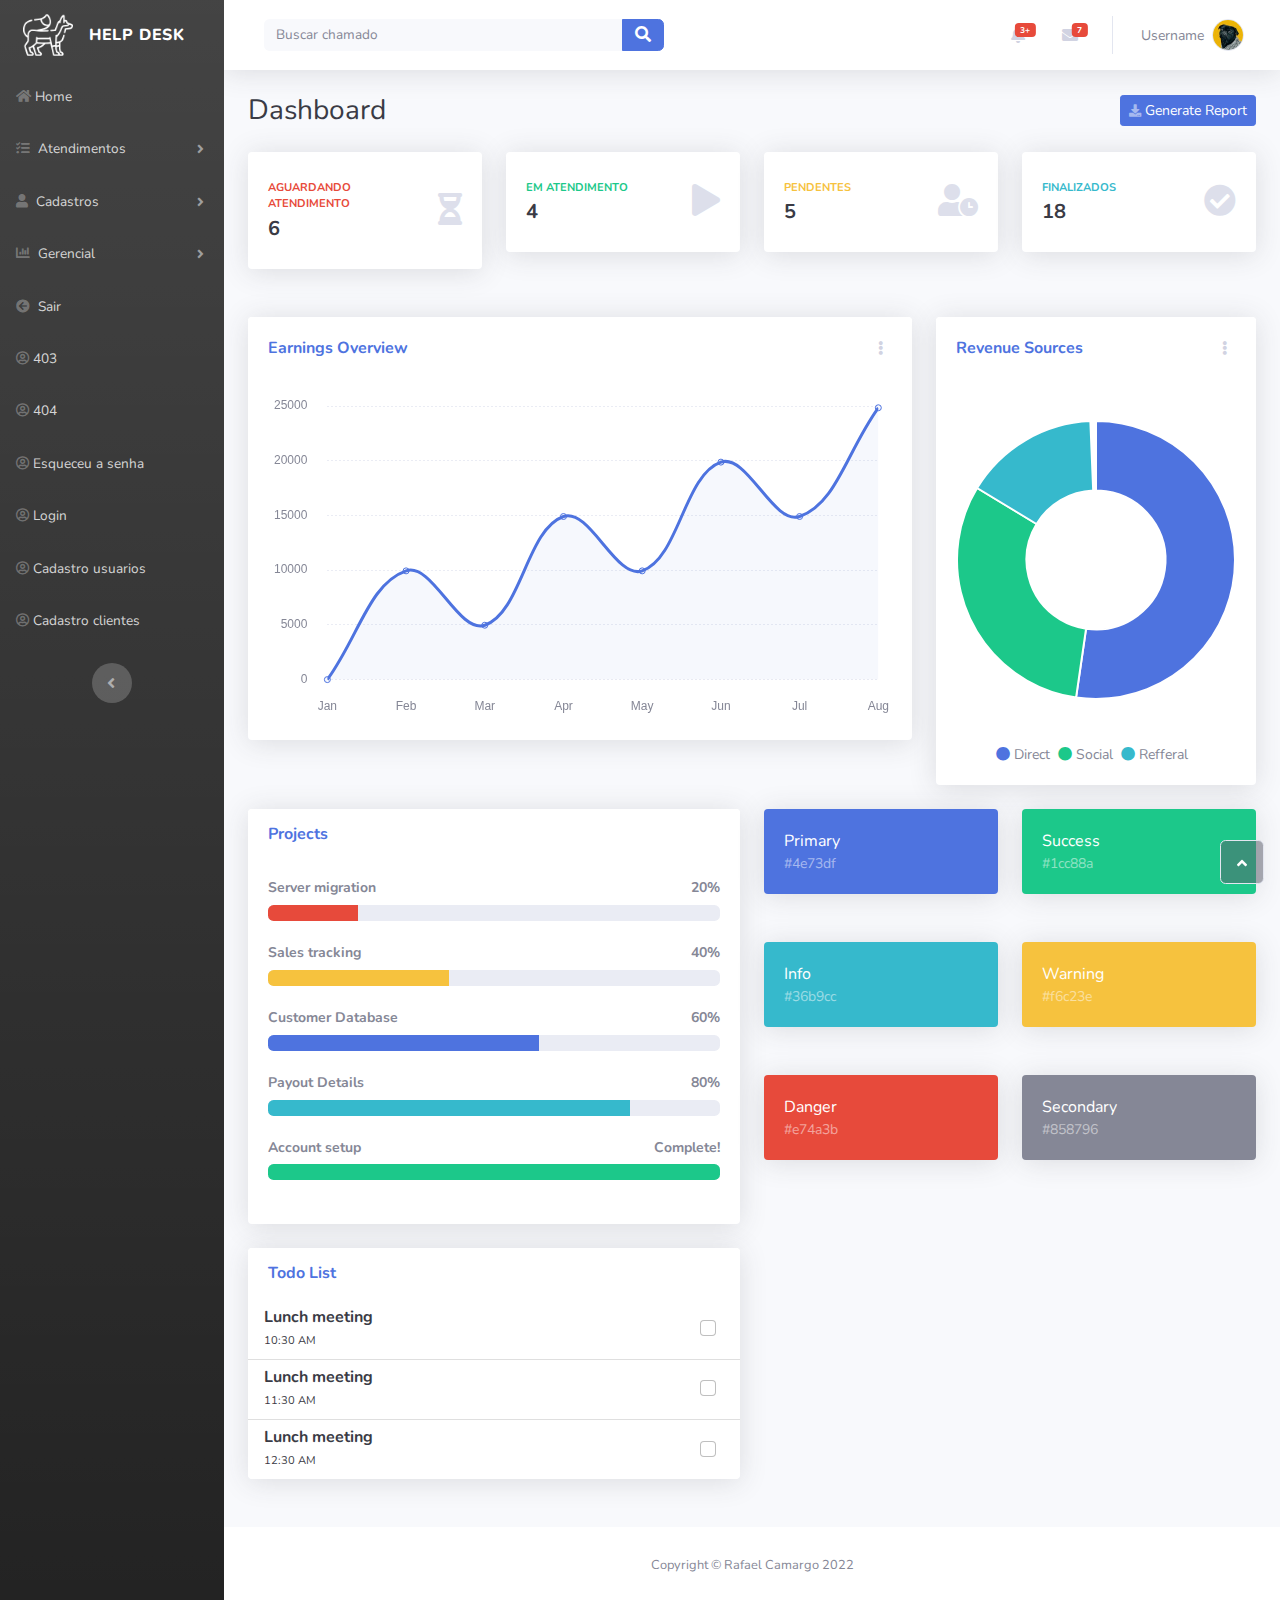
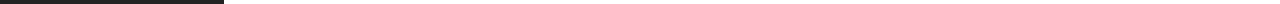
==== commit b1dc45ec: "update template site" ====
--- a/src/index-1.html
+++ b/src/index-1.html
@@ -6,7 +6,7 @@
     <meta name="viewport" content="width=device-width, initial-scale=1.0, shrink-to-fit=no">
     <title>Dashboard - Brand</title>
     <link rel="stylesheet" href="assets/bootstrap/css/bootstrap.min.css">
-    <link rel="stylesheet" href="https://fonts.googleapis.com/css?family=Nunito:200,200i,300,300i,400,400i,600,600i,700,700i,800,800i,900,900i&amp;display=swap">
+    <link rel="stylesheet" href="assets/css/Nunito.css">
     <link rel="stylesheet" href="assets/fonts/fontawesome-all.min.css">
     <link rel="stylesheet" href="assets/css/bg-gradient.css">
     <link rel="stylesheet" href="assets/css/Clients-UI.css">
@@ -43,8 +43,13 @@
                             </div>
                         </div>
                     </li>
-                    <li class="nav-item"><a class="nav-link" href="#"><i class="fas fa-arrow-circle-left"></i><span>&nbsp;Sair</span></a></li>
+                    <li class="nav-item"><a class="nav-link" href="logout.html"><i class="fas fa-arrow-circle-left"></i><span>&nbsp;Sair</span></a></li>
+                    <li class="nav-item"><a class="nav-link" href="403.html"><i class="far fa-user-circle"></i><span>403</span></a></li>
+                    <li class="nav-item"><a class="nav-link" href="404.html"><i class="far fa-user-circle"></i><span>404</span></a></li>
+                    <li class="nav-item"><a class="nav-link" href="forgotPassword.html"><i class="far fa-user-circle"></i><span>Esqueceu a senha</span></a></li>
                     <li class="nav-item"><a class="nav-link" href="login.html"><i class="far fa-user-circle"></i><span>Login</span></a></li>
+                    <li class="nav-item"><a class="nav-link" href="cadUsers.html"><i class="far fa-user-circle"></i><span>Cadastro usuarios</span></a></li>
+                    <li class="nav-item"><a class="nav-link" href="cadClients.html"><i class="far fa-user-circle"></i><span>Cadastro clientes</span></a></li>
                 </ul>
                 <div class="text-center d-none d-md-inline"><button class="btn rounded-circle border-0" id="sidebarToggle" type="button"></button></div>
             </div>
